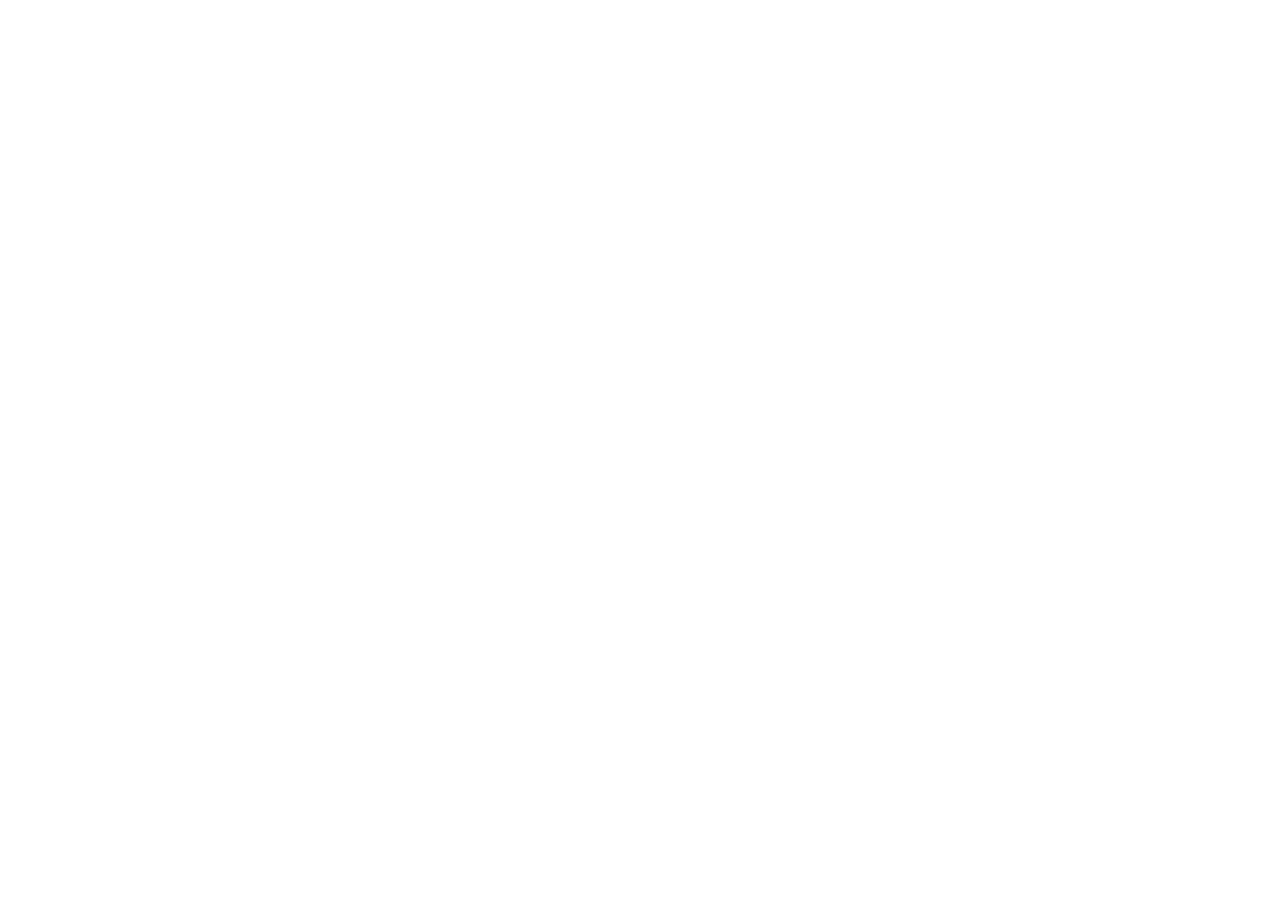
==== index.html @ 64635770 "Add files via upload" ====
<!DOCTYPE html>
<html>

<head>

    <meta charset="utf-8">

    <title>AR Testing</title>

    <script src="https://aframe.io/releases/1.5.0/aframe.min.js"></script>
    <script src="https://cdn.jsdelivr.net/gh/AR-js-org/AR.js/aframe/build/aframe-ar.js"></script>

</head>

<body style="margin:0; overflow:hidden;">

    <a-scene
        embedded
        arjs="sourceType: webcam;">

        <a-marker preset="hiro">

            <a-box
                position="0 0.5 0"
                color="red">
            </a-box>

        </a-marker>

        <a-entity camera></a-entity>

    </a-scene>

</body>

</html>
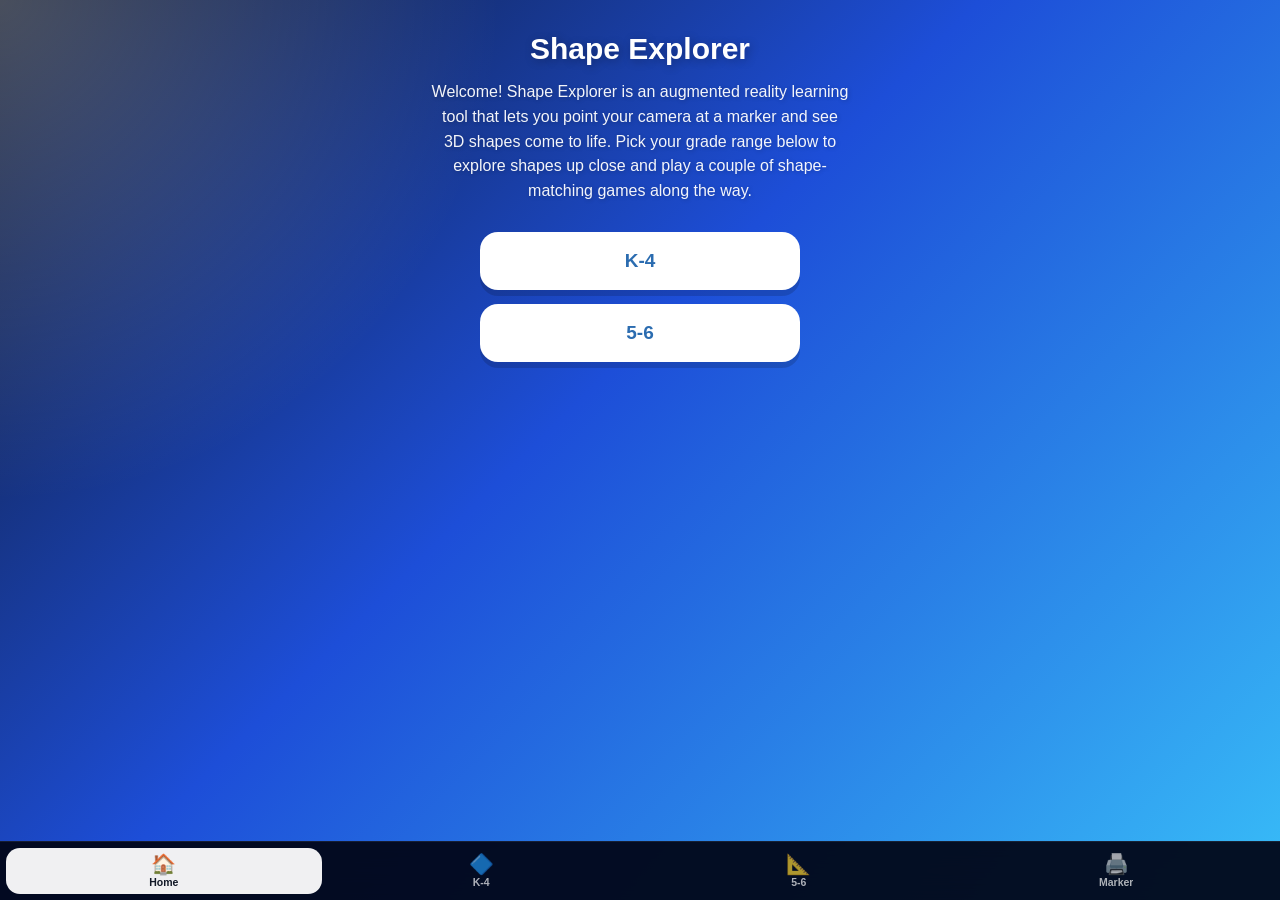
==== commit 2e187864: "Merged Frontend (redwan) and AR into single app." ====
--- a/index.html
+++ b/index.html
@@ -1,36 +1,26 @@
 <!DOCTYPE html>
-<html>
-
+<html lang="en">
 <head>
-
     <meta charset="utf-8">
-
-    <title>AR Testing</title>
-
-    <script src="https://aframe.io/releases/1.5.0/aframe.min.js"></script>
-    <script src="https://cdn.jsdelivr.net/gh/AR-js-org/AR.js/aframe/build/aframe-ar.js"></script>
-
+    <meta name="viewport" content="width=device-width, initial-scale=1, maximum-scale=1, user-scalable=no, viewport-fit=cover">
+    <title>Shape Explorer</title>
+    <link rel="stylesheet" href="Style.css">
 </head>
-
-<body style="margin:0; overflow:hidden;">
-
-    <a-scene
-        embedded
-        arjs="sourceType: webcam;">
-
-        <a-marker preset="hiro">
-
-            <a-box
-                position="0 0.5 0"
-                color="red">
-            </a-box>
-
-        </a-marker>
-
-        <a-entity camera></a-entity>
-
-    </a-scene>
-
+<body data-page="home">
+    <nav id="navbar"></nav>
+    <main class="page">
+        <h1>Shape Explorer</h1>
+        <p class="intro">
+            Welcome! Shape Explorer is an augmented reality learning tool that lets you
+            point your camera at a marker and see 3D shapes come to life. Pick your grade
+            range below to explore shapes up close and play a couple of shape-matching
+            games along the way.
+        </p>
+        <div class="button-stack">
+            <a class="big-button" href="K4.html">K-4</a>
+            <a class="big-button" href="Grade56.html">5-6</a>
+        </div>
+    </main>
+    <script src="App.js"></script>
 </body>
-
 </html>
--- a/Style.css
+++ b/Style.css
@@ -0,0 +1,402 @@
+* {
+    box-sizing: border-box;
+    -webkit-tap-highlight-color: transparent;
+    user-select: none;
+}
+
+html, body {
+    margin: 0;
+    padding: 0;
+    width: 100%;
+    font-family: 'Segoe UI', Verdana, sans-serif;
+}
+
+/* Normal pages scroll normally. Only the full-screen AR camera page
+   (body.ar-body, see below) locks scrolling. This was previously
+   forced to overflow:hidden on every page, which is why nothing
+   could scroll. */
+body:not(.ar-body) {
+    min-height: 100vh;
+    min-height: 100dvh;
+    overflow-y: auto;
+    -webkit-overflow-scrolling: touch;
+    background:
+        radial-gradient(circle at top left, rgba(255, 255, 255, 0.24), transparent 32%),
+        linear-gradient(135deg, #0f172a 0%, #1d4ed8 45%, #38bdf8 100%);
+    background-attachment: fixed;
+    color: #f8fafc;
+}
+
+html {
+    background: linear-gradient(135deg, #0f172a 0%, #1d4ed8 45%, #38bdf8 100%);
+}
+
+html:has(body.ar-body) {
+    background: #000;
+}
+
+body.ar-body {
+    background: #000 !important;
+    background-color: #000 !important;
+    overflow: hidden;
+    color: #f8fafc;
+    min-height: 100vh;
+    min-height: 100dvh;
+    position: fixed;
+    inset: 0;
+    width: 100vw;
+    width: 100dvw;
+    height: 100vh;
+    height: 100dvh;
+}
+
+#ar-scene, .a-canvas {
+    width: 100vw !important;
+    height: 100vh !important;
+}
+
+body.ar-body * {
+    max-width: none;
+}
+
+/* ---------- Bottom tab bar (mobile app nav) ---------- */
+
+:root {
+    --navbar-height: 64px;
+}
+
+#navbar {
+    position: fixed;
+    left: 0;
+    right: 0;
+    bottom: 0;
+    display: flex;
+    justify-content: space-around;
+    align-items: stretch;
+    gap: 2px;
+    padding: 6px 6px calc(6px + env(safe-area-inset-bottom));
+    background: rgba(2, 6, 23, 0.94);
+    backdrop-filter: blur(14px);
+    -webkit-backdrop-filter: blur(14px);
+    border-top: 1px solid rgba(255, 255, 255, 0.08);
+    z-index: 500;
+}
+
+#navbar a {
+    flex: 1;
+    min-width: 0;
+    display: flex;
+    flex-direction: column;
+    align-items: center;
+    justify-content: center;
+    gap: 2px;
+    color: rgba(255, 255, 255, 0.68);
+    text-decoration: none;
+    font-weight: 700;
+    font-size: 10.5px;
+    padding: 6px 2px;
+    border-radius: 14px;
+    transition: background 0.15s ease, color 0.15s ease;
+}
+
+#navbar a .nav-icon {
+    font-size: 20px;
+    line-height: 1;
+}
+
+#navbar a .nav-label {
+    max-width: 100%;
+    overflow: hidden;
+    text-overflow: ellipsis;
+    white-space: nowrap;
+}
+
+#navbar a:active {
+    background: rgba(255, 255, 255, 0.1);
+}
+
+#navbar a.active {
+    background: rgba(255, 255, 255, 0.94);
+    color: #111827;
+}
+
+.page {
+    box-sizing: border-box;
+    width: 100%;
+    max-width: 480px;
+    margin: 0 auto;
+    min-height: 100vh;
+    min-height: 100dvh;
+    display: flex;
+    flex-direction: column;
+    align-items: center;
+    text-align: center;
+    padding: 32px 20px calc(var(--navbar-height) + 28px + env(safe-area-inset-bottom));
+}
+
+.page h1 {
+    color: white;
+    font-size: 30px;
+    margin: 0 0 14px;
+    text-shadow: 2px 2px 10px rgba(0, 0, 0, 0.28);
+}
+
+.page p.intro {
+    color: rgba(255, 255, 255, 0.95);
+    font-size: 16px;
+    max-width: 420px;
+    margin: 0 0 28px;
+    line-height: 1.55;
+    text-shadow: 1px 1px 4px rgba(0, 0, 0, 0.22);
+}
+
+.button-stack {
+    display: flex;
+    flex-direction: column;
+    gap: 14px;
+    width: 100%;
+    max-width: 320px;
+}
+
+.big-button {
+    width: 100%;
+    font-size: 19px;
+    font-weight: bold;
+    padding: 18px 20px;
+    min-height: 56px;
+    border: none;
+    border-radius: 18px;
+    background: #ffffff;
+    color: #2b6cb0;
+    box-shadow: 0 6px 0 rgba(0, 0, 0, 0.15);
+    cursor: pointer;
+    transition: transform 0.1s ease;
+    text-decoration: none;
+    display: flex;
+    align-items: center;
+    justify-content: center;
+}
+
+.big-button:active {
+    transform: translateY(4px);
+    box-shadow: 0 2px 0 rgba(0, 0, 0, 0.15);
+}
+
+.big-button.secondary {
+    background: #fff8dc;
+    color: #8a6d00;
+}
+
+.big-button:disabled,
+.big-button.disabled {
+    opacity: 0.6;
+    cursor: not-allowed;
+    box-shadow: 0 6px 0 rgba(0, 0, 0, 0.1);
+}
+
+.coming-soon-badge {
+    display: inline-block;
+    margin-top: 10px;
+    font-size: 13px;
+    background: rgba(0, 0, 0, 0.5);
+    color: white;
+    padding: 4px 10px;
+    border-radius: 8px;
+}
+
+/* Marker preview on the print page */
+.marker-preview {
+    background: white;
+    padding: 16px;
+    border-radius: 16px;
+    box-shadow: 0 6px 20px rgba(0, 0, 0, 0.25);
+    margin-bottom: 20px;
+    width: 100%;
+    max-width: 260px;
+}
+
+.marker-preview img {
+    width: 100%;
+    height: auto;
+    display: block;
+}
+
+#ar-container {
+    position: fixed;
+    inset: 0;
+    top: 0;
+    left: 0;
+    width: 100vw;
+    width: 100dvw;
+    height: 100vh;
+    height: 100dvh;
+    min-width: 100vw;
+    min-width: 100dvw;
+    min-height: 100vh;
+    min-height: 100dvh;
+    background: transparent;
+    overflow: hidden;
+    z-index: 1;
+}
+
+#ar-container a-scene,
+#ar-container .a-canvas,
+body.ar-body .a-canvas {
+    position: fixed !important;
+    inset: 0 !important;
+    top: 0 !important;
+    left: 0 !important;
+    width: 100vw !important;
+    width: 100dvw !important;
+    height: 100vh !important;
+    height: 100dvh !important;
+    min-width: 100vw !important;
+    min-width: 100dvw !important;
+    min-height: 100vh !important;
+    min-height: 100dvh !important;
+    background: transparent !important;
+    transform: none !important;
+    -webkit-transform: none !important;
+}
+
+body.ar-body #arjs-video,
+body.ar-body video.ar-video,
+body.ar-body video {
+    position: fixed !important;
+    top: 0 !important;
+    left: 0 !important;
+    right: auto !important;
+    bottom: auto !important;
+    object-fit: cover !important;
+    object-position: center center !important;
+    transform: none !important;
+    -webkit-transform: none !important;
+    z-index: 0 !important;
+    display: block !important;
+    opacity: 1 !important;
+    pointer-events: none !important;
+}
+
+#ar-container a-scene,
+#ar-container canvas.a-canvas,
+body.ar-body canvas.a-canvas {
+    z-index: 1 !important;
+}
+
+.ar-ui {
+    position: fixed;
+    z-index: 999;
+    backdrop-filter: blur(14px);
+    -webkit-backdrop-filter: blur(14px);
+}
+
+#btn-back,
+#btn-texture-toggle,
+.arrow-btn {
+    border: 1px solid rgba(255, 255, 255, 0.28);
+    box-shadow: 0 10px 24px rgba(15, 23, 42, 0.28);
+}
+
+#btn-back {
+    top: 20px;
+    left: 20px;
+    font-size: 18px;
+    padding: 12px 18px;
+    border-radius: 999px;
+    border: none;
+    background: rgba(255, 255, 255, 0.92);
+    color: #0f172a;
+    cursor: pointer;
+}
+
+#btn-texture-toggle {
+    top: 20px;
+    right: 20px;
+    font-size: 16px;
+    padding: 12px 18px;
+    border-radius: 999px;
+    border: none;
+    background: linear-gradient(135deg, #fbbf24 0%, #f59e0b 100%);
+    color: #111827;
+    font-weight: 700;
+    cursor: pointer;
+}
+
+#btn-texture-toggle.on {
+    background: linear-gradient(135deg, #34d399 0%, #10b981 100%);
+    color: white;
+}
+
+.shape-nav {
+    bottom: max(24px, env(safe-area-inset-bottom));
+    left: 0;
+    width: 100%;
+    display: flex;
+    align-items: center;
+    justify-content: center;
+    gap: 16px;
+    padding: 0 16px;
+}
+
+.arrow-btn {
+    font-size: 24px;
+    width: 52px;
+    height: 52px;
+    border-radius: 50%;
+    border: none;
+    background: rgba(255, 255, 255, 0.92);
+    color: #111827;
+    cursor: pointer;
+    display: flex;
+    align-items: center;
+    justify-content: center;
+}
+
+#shape-label {
+    min-width: 210px;
+    font-size: 20px;
+    font-weight: 700;
+    color: white;
+    background: rgba(15, 23, 42, 0.72);
+    padding: 10px 16px;
+    border-radius: 999px;
+    text-align: center;
+    text-shadow: 1px 1px 3px rgba(0, 0, 0, 0.45);
+}
+
+#marker-hint {
+    top: 82px;
+    left: 50%;
+    transform: translateX(-50%);
+    width: min(92vw, 360px);
+    text-align: center;
+    color: white;
+    background: rgba(15, 23, 42, 0.7);
+    padding: 8px 12px;
+    font-size: 14px;
+    border-radius: 999px;
+    z-index: 998;
+}
+
+@media (max-width: 640px) {
+    #btn-back,
+    #btn-texture-toggle {
+        font-size: 14px;
+        padding: 10px 14px;
+    }
+
+    .shape-nav {
+        gap: 12px;
+    }
+
+    .arrow-btn {
+        width: 46px;
+        height: 46px;
+        font-size: 20px;
+    }
+
+    #shape-label {
+        min-width: 150px;
+        font-size: 16px;
+    }
+}
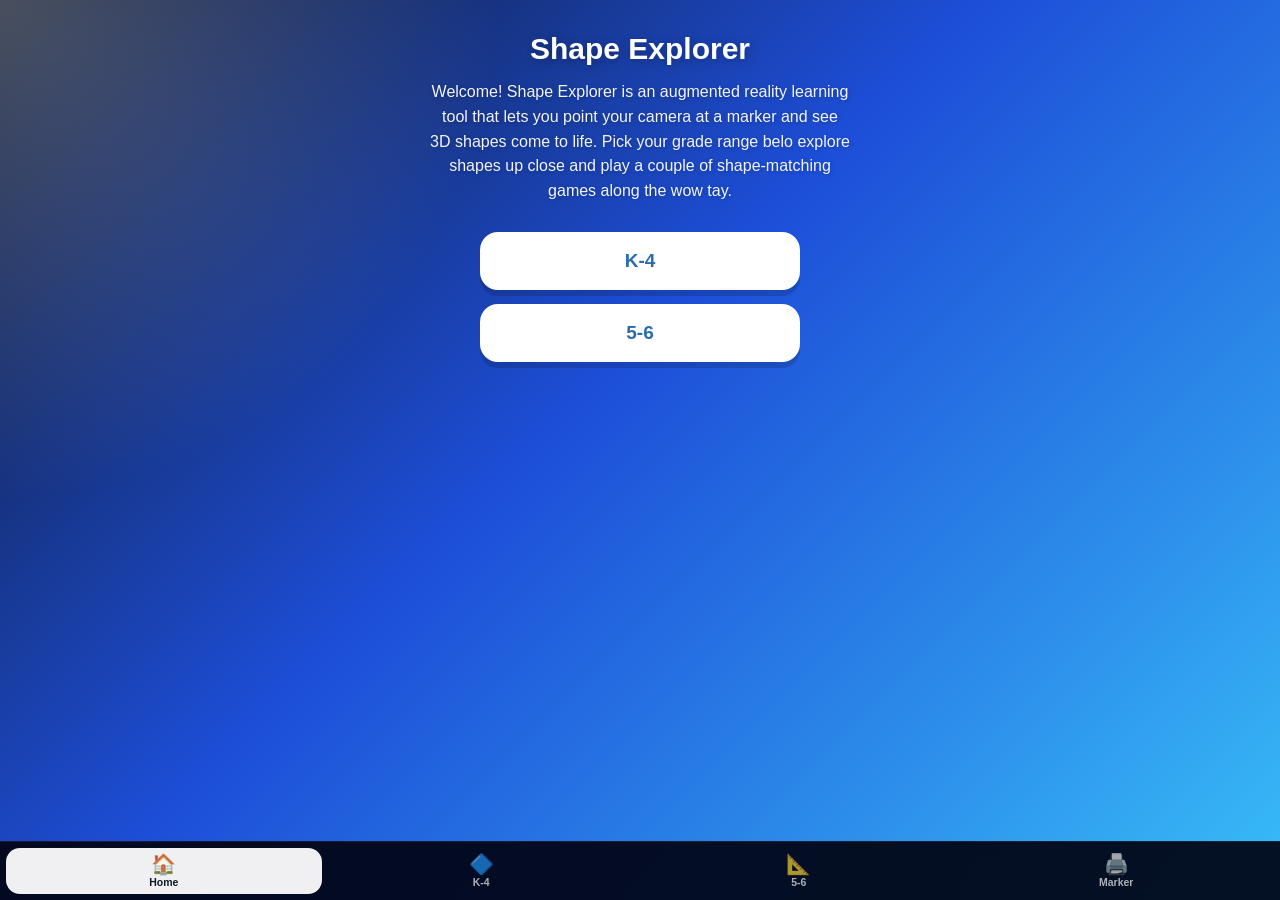
==== commit 6b10f392: "add explore features for 5-6" ====
--- a/index.html
+++ b/index.html
@@ -13,8 +13,8 @@
         <p class="intro">
             Welcome! Shape Explorer is an augmented reality learning tool that lets you
             point your camera at a marker and see 3D shapes come to life. Pick your grade
-            range below to explore shapes up close and play a couple of shape-matching
-            games along the way.
+            range belo explore shapes up close and play a couple of shape-matching
+            games along the wow tay.
         </p>
         <div class="button-stack">
             <a class="big-button" href="K4.html">K-4</a>
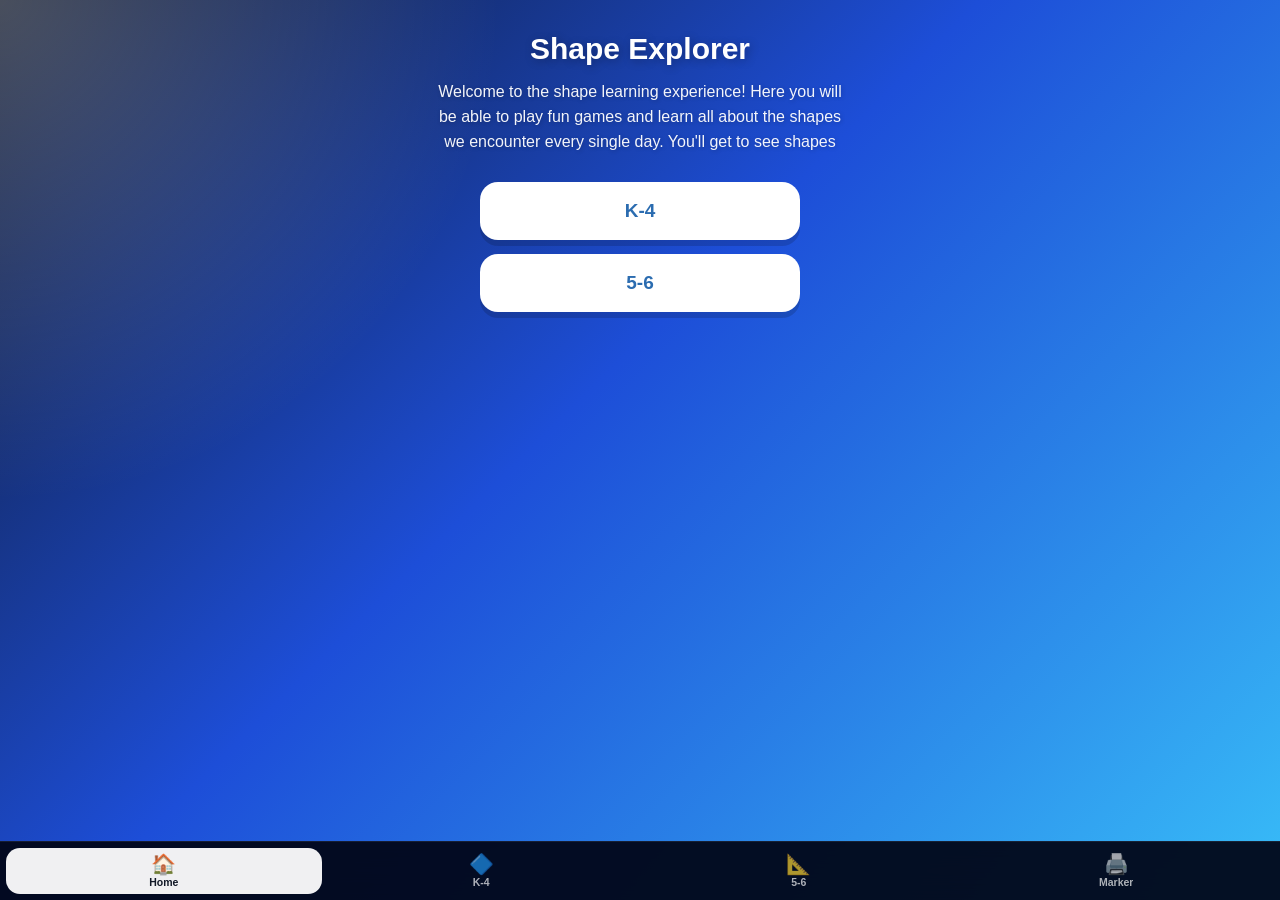
==== commit aa8a15e3: "updated age appropriate lessons" ====
--- a/index.html
+++ b/index.html
@@ -11,10 +11,8 @@
     <main class="page">
         <h1>Shape Explorer</h1>
         <p class="intro">
-            Welcome! Shape Explorer is an augmented reality learning tool that lets you
-            point your camera at a marker and see 3D shapes come to life. Pick your grade
-            range belo explore shapes up close and play a couple of shape-matching
-            games along the wow tay.
+            Welcome to the shape learning experience! Here you will be able to play fun games and learn all about the shapes
+            we encounter every single day. You'll get to see shapes
         </p>
         <div class="button-stack">
             <a class="big-button" href="K4.html">K-4</a>
--- a/Style.css
+++ b/Style.css
@@ -48,6 +48,57 @@
     width: 100dvw;
     height: 100vh;
     height: 100dvh;
+}
+
+/* 5-6 buttons sit stacked under the K-4 texture button's spot;
+   only one set is ever visible per grade (display toggled in JS). */
+#btn-skeleton-toggle {
+    top: 20px;
+    right: 20px;
+    font-size: 15px;
+    padding: 10px 16px;
+    border-radius: 999px;
+    border: none;
+    background: linear-gradient(135deg, #60a5fa 0%, #2563eb 100%);
+    color: white;
+    font-weight: 700;
+    cursor: pointer;
+}
+
+#btn-skeleton-toggle.on {
+    background: linear-gradient(135deg, #34d399 0%, #10b981 100%);
+}
+
+#btn-net-toggle {
+    top: 72px;
+    right: 20px;
+    font-size: 15px;
+    padding: 10px 16px;
+    border-radius: 999px;
+    border: none;
+    background: linear-gradient(135deg, #f472b6 0%, #db2777 100%);
+    color: white;
+    font-weight: 700;
+    cursor: pointer;
+}
+
+#btn-net-toggle.on {
+    background: linear-gradient(135deg, #34d399 0%, #10b981 100%);
+}
+
+.skeleton-note {
+    top: 128px;
+    left: 50%;
+    transform: translateX(-50%);
+    width: min(88vw, 340px);
+    text-align: center;
+    color: white;
+    background: rgba(15, 23, 42, 0.78);
+    padding: 10px 14px;
+    font-size: 14px;
+    line-height: 1.4;
+    border-radius: 16px;
+    z-index: 998;
 }
 
 #ar-scene, .a-canvas {
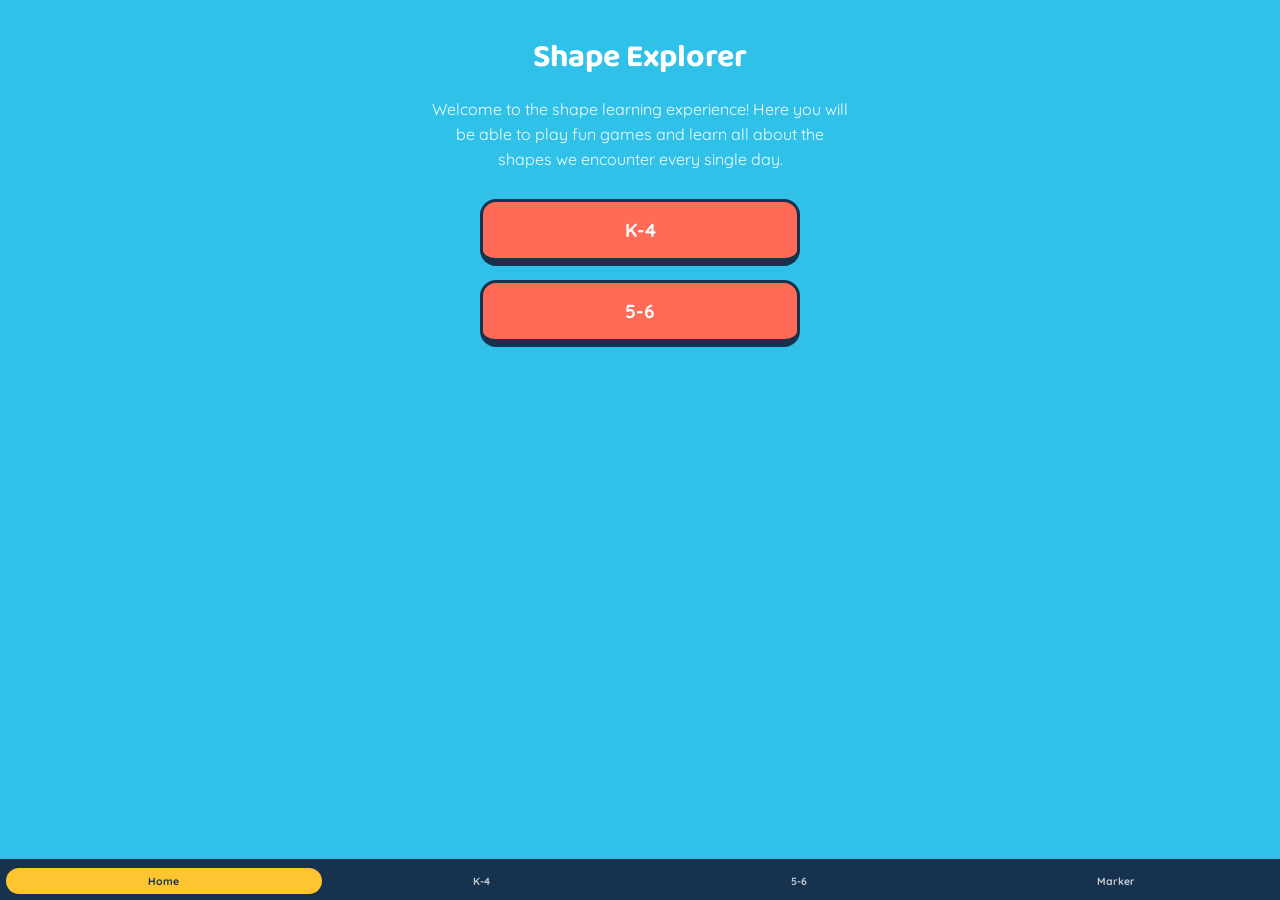
==== commit 0078c986: "edit quiz mode" ====
--- a/index.html
+++ b/index.html
@@ -12,7 +12,7 @@
         <h1>Shape Explorer</h1>
         <p class="intro">
             Welcome to the shape learning experience! Here you will be able to play fun games and learn all about the shapes
-            we encounter every single day. You'll get to see shapes
+            we encounter every single day. 
         </p>
         <div class="button-stack">
             <a class="big-button" href="K4.html">K-4</a>
--- a/Style.css
+++ b/Style.css
@@ -1,3 +1,17 @@
+@import url('https://fonts.googleapis.com/css2?family=Baloo+2:wght@500;600;700;800&family=Quicksand:wght@500;600;700&display=swap');
+
+:root {
+    /* Flat, bright, kid-friendly palette. No gradients, no shadows —
+       color and thick outlines carry the personality instead. */
+    --color-canvas: #2FC1E8;   /* page background */
+    --color-ink: #16324F;      /* text / outlines, dark navy instead of pure black */
+    --color-card: #FFFFFF;     /* card surfaces */
+    --color-coral: #FF6B57;    /* primary action color */
+    --color-sun: #FFC531;      /* secondary action / highlight color */
+    --color-grass: #3DDC97;    /* success / "go" color */
+    --color-grape: #8C6FF7;    /* extra accent */
+}
+
 * {
     box-sizing: border-box;
     -webkit-tap-highlight-color: transparent;
@@ -8,7 +22,7 @@
     margin: 0;
     padding: 0;
     width: 100%;
-    font-family: 'Segoe UI', Verdana, sans-serif;
+    font-family: 'Quicksand', 'Segoe UI', Verdana, sans-serif;
 }
 
 /* Normal pages scroll normally. Only the full-screen AR camera page
@@ -20,15 +34,12 @@
     min-height: 100dvh;
     overflow-y: auto;
     -webkit-overflow-scrolling: touch;
-    background:
-        radial-gradient(circle at top left, rgba(255, 255, 255, 0.24), transparent 32%),
-        linear-gradient(135deg, #0f172a 0%, #1d4ed8 45%, #38bdf8 100%);
-    background-attachment: fixed;
-    color: #f8fafc;
+    background: var(--color-canvas);
+    color: var(--color-ink);
 }
 
 html {
-    background: linear-gradient(135deg, #0f172a 0%, #1d4ed8 45%, #38bdf8 100%);
+    background: var(--color-canvas);
 }
 
 html:has(body.ar-body) {
@@ -50,57 +61,6 @@
     height: 100dvh;
 }
 
-/* 5-6 buttons sit stacked under the K-4 texture button's spot;
-   only one set is ever visible per grade (display toggled in JS). */
-#btn-skeleton-toggle {
-    top: 20px;
-    right: 20px;
-    font-size: 15px;
-    padding: 10px 16px;
-    border-radius: 999px;
-    border: none;
-    background: linear-gradient(135deg, #60a5fa 0%, #2563eb 100%);
-    color: white;
-    font-weight: 700;
-    cursor: pointer;
-}
-
-#btn-skeleton-toggle.on {
-    background: linear-gradient(135deg, #34d399 0%, #10b981 100%);
-}
-
-#btn-net-toggle {
-    top: 72px;
-    right: 20px;
-    font-size: 15px;
-    padding: 10px 16px;
-    border-radius: 999px;
-    border: none;
-    background: linear-gradient(135deg, #f472b6 0%, #db2777 100%);
-    color: white;
-    font-weight: 700;
-    cursor: pointer;
-}
-
-#btn-net-toggle.on {
-    background: linear-gradient(135deg, #34d399 0%, #10b981 100%);
-}
-
-.skeleton-note {
-    top: 128px;
-    left: 50%;
-    transform: translateX(-50%);
-    width: min(88vw, 340px);
-    text-align: center;
-    color: white;
-    background: rgba(15, 23, 42, 0.78);
-    padding: 10px 14px;
-    font-size: 14px;
-    line-height: 1.4;
-    border-radius: 16px;
-    z-index: 998;
-}
-
 #ar-scene, .a-canvas {
     width: 100vw !important;
     height: 100vh !important;
@@ -126,10 +86,8 @@
     align-items: stretch;
     gap: 2px;
     padding: 6px 6px calc(6px + env(safe-area-inset-bottom));
-    background: rgba(2, 6, 23, 0.94);
-    backdrop-filter: blur(14px);
-    -webkit-backdrop-filter: blur(14px);
-    border-top: 1px solid rgba(255, 255, 255, 0.08);
+    background: var(--color-ink);
+    border-top: 3px solid var(--color-ink);
     z-index: 500;
 }
 
@@ -140,9 +98,10 @@
     flex-direction: column;
     align-items: center;
     justify-content: center;
-    gap: 2px;
-    color: rgba(255, 255, 255, 0.68);
+    gap: 3px;
+    color: rgba(255, 255, 255, 0.75);
     text-decoration: none;
+    font-family: 'Quicksand', sans-serif;
     font-weight: 700;
     font-size: 10.5px;
     padding: 6px 2px;
@@ -151,8 +110,16 @@
 }
 
 #navbar a .nav-icon {
-    font-size: 20px;
-    line-height: 1;
+    width: 22px;
+    height: 22px;
+    display: flex;
+    align-items: center;
+    justify-content: center;
+}
+
+#navbar a .nav-icon svg {
+    width: 100%;
+    height: 100%;
 }
 
 #navbar a .nav-label {
@@ -163,12 +130,12 @@
 }
 
 #navbar a:active {
-    background: rgba(255, 255, 255, 0.1);
+    background: rgba(255, 255, 255, 0.12);
 }
 
 #navbar a.active {
-    background: rgba(255, 255, 255, 0.94);
-    color: #111827;
+    background: var(--color-sun);
+    color: var(--color-ink);
 }
 
 .page {
@@ -187,9 +154,10 @@
 
 .page h1 {
     color: white;
-    font-size: 30px;
+    font-family: 'Baloo 2', 'Quicksand', sans-serif;
+    font-weight: 700;
+    font-size: 32px;
     margin: 0 0 14px;
-    text-shadow: 2px 2px 10px rgba(0, 0, 0, 0.28);
 }
 
 .page p.intro {
@@ -198,7 +166,6 @@
     max-width: 420px;
     margin: 0 0 28px;
     line-height: 1.55;
-    text-shadow: 1px 1px 4px rgba(0, 0, 0, 0.22);
 }
 
 .button-stack {
@@ -211,17 +178,18 @@
 
 .big-button {
     width: 100%;
+    font-family: 'Quicksand', sans-serif;
     font-size: 19px;
-    font-weight: bold;
-    padding: 18px 20px;
+    font-weight: 700;
+    padding: 16px 20px;
     min-height: 56px;
-    border: none;
-    border-radius: 18px;
-    background: #ffffff;
-    color: #2b6cb0;
-    box-shadow: 0 6px 0 rgba(0, 0, 0, 0.15);
-    cursor: pointer;
-    transition: transform 0.1s ease;
+    border: 3px solid var(--color-ink);
+    border-bottom-width: 8px;
+    border-radius: 16px;
+    background: var(--color-coral);
+    color: white;
+    cursor: pointer;
+    transition: transform 0.08s ease, border-bottom-width 0.08s ease;
     text-decoration: none;
     display: flex;
     align-items: center;
@@ -229,38 +197,95 @@
 }
 
 .big-button:active {
-    transform: translateY(4px);
-    box-shadow: 0 2px 0 rgba(0, 0, 0, 0.15);
+    transform: translateY(5px);
+    border-bottom-width: 3px;
 }
 
 .big-button.secondary {
-    background: #fff8dc;
-    color: #8a6d00;
+    background: var(--color-sun);
+    color: var(--color-ink);
 }
 
 .big-button:disabled,
 .big-button.disabled {
-    opacity: 0.6;
+    opacity: 0.55;
     cursor: not-allowed;
-    box-shadow: 0 6px 0 rgba(0, 0, 0, 0.1);
 }
 
 .coming-soon-badge {
     display: inline-block;
     margin-top: 10px;
+    font-family: 'Quicksand', sans-serif;
+    font-weight: 700;
     font-size: 13px;
-    background: rgba(0, 0, 0, 0.5);
-    color: white;
-    padding: 4px 10px;
-    border-radius: 8px;
-}
-
+    background: var(--color-sun);
+    color: var(--color-ink);
+    padding: 5px 12px;
+    border-radius: 999px;
+    border: 2px solid var(--color-ink);
+}
+/* Container that handles the absolute screen centering */
+.center-popup {
+    position: fixed;
+    top: 50%;
+    left: 50%;
+    transform: translate(-50%, -50%);
+    z-index: 9999; /* Higher than AR scenes and standard UI elements */
+    width: 85%;
+    max-width: 320px;
+    background-color: rgba(255, 255, 255, 0.96);
+    box-shadow: 0 10px 25px -5px rgba(0, 0, 0, 0.3), 0 8px 10px -6px rgba(0, 0, 0, 0.3);
+    border-radius: 12px;
+    border: 1px solid #e2e8f0;
+    font-family: system-ui, -apple-system, BlinkMacSystemFont, "Segoe UI", Roboto, sans-serif;
+    animation: popupFadeIn 0.2s ease-out;
+}
+
+.popup-content {
+    padding: 24px;
+    text-align: center;
+}
+
+.popup-content p {
+    margin: 0 0 16px 0;
+    color: #1f2937;
+    font-size: 15px;
+    line-height: 1.5;
+    font-weight: 500;
+}
+
+.popup-close-btn {
+    background-color: #f59e0b; /* Matches your orange vertex color scheme */
+    color: #ffffff;
+    border: none;
+    padding: 8px 20px;
+    font-size: 14px;
+    font-weight: 600;
+    border-radius: 6px;
+    cursor: pointer;
+    transition: background-color 0.15s ease;
+}
+
+.popup-close-btn:hover {
+    background-color: #d97706;
+}
+
+@keyframes popupFadeIn {
+    from {
+        opacity: 0;
+        transform: translate(-50%, -45%) scale(0.95);
+    }
+    to {
+        opacity: 1;
+        transform: translate(-50%, -50%) scale(1);
+    }
+}
 /* Marker preview on the print page */
 .marker-preview {
     background: white;
     padding: 16px;
     border-radius: 16px;
-    box-shadow: 0 6px 20px rgba(0, 0, 0, 0.25);
+    border: 3px solid var(--color-ink);
     margin-bottom: 20px;
     width: 100%;
     max-width: 260px;
@@ -337,45 +362,57 @@
 .ar-ui {
     position: fixed;
     z-index: 999;
-    backdrop-filter: blur(14px);
-    -webkit-backdrop-filter: blur(14px);
 }
 
 #btn-back,
 #btn-texture-toggle,
 .arrow-btn {
-    border: 1px solid rgba(255, 255, 255, 0.28);
-    box-shadow: 0 10px 24px rgba(15, 23, 42, 0.28);
+    border: 3px solid var(--color-ink);
 }
 
 #btn-back {
     top: 20px;
     left: 20px;
+    font-family: 'Quicksand', sans-serif;
     font-size: 18px;
+    font-weight: 700;
     padding: 12px 18px;
     border-radius: 999px;
-    border: none;
-    background: rgba(255, 255, 255, 0.92);
-    color: #0f172a;
-    cursor: pointer;
-}
-
-#btn-texture-toggle {
+    background: white;
+    color: var(--color-ink);
+    cursor: pointer;
+}
+
+#btn-texture-toggle,
+#btn-skeleton-toggle {
     top: 20px;
     right: 20px;
+    font-family: 'Quicksand', sans-serif;
     font-size: 16px;
     padding: 12px 18px;
     border-radius: 999px;
-    border: none;
-    background: linear-gradient(135deg, #fbbf24 0%, #f59e0b 100%);
-    color: #111827;
+    background: var(--color-sun);
+    color: var(--color-ink);
+    font-weight: 700;
+    cursor: pointer;
+}
+
+#btn-net-toggle {
+    top: 70px;
+    right: 20px;
+    font-family: 'Quicksand', sans-serif;
+    font-size: 16px;
+    padding: 12px 18px;
+    border-radius: 999px;
+    background: var(--color-grape);
+    color: var(--color-ink);
     font-weight: 700;
     cursor: pointer;
 }
 
 #btn-texture-toggle.on {
-    background: linear-gradient(135deg, #34d399 0%, #10b981 100%);
-    color: white;
+    background: var(--color-grass);
+    color: var(--color-ink);
 }
 
 .shape-nav {
@@ -394,9 +431,8 @@
     width: 52px;
     height: 52px;
     border-radius: 50%;
-    border: none;
-    background: rgba(255, 255, 255, 0.92);
-    color: #111827;
+    background: white;
+    color: var(--color-ink);
     cursor: pointer;
     display: flex;
     align-items: center;
@@ -405,14 +441,14 @@
 
 #shape-label {
     min-width: 210px;
+    font-family: 'Quicksand', sans-serif;
     font-size: 20px;
     font-weight: 700;
     color: white;
-    background: rgba(15, 23, 42, 0.72);
+    background: var(--color-ink);
     padding: 10px 16px;
     border-radius: 999px;
     text-align: center;
-    text-shadow: 1px 1px 3px rgba(0, 0, 0, 0.45);
 }
 
 #marker-hint {
@@ -422,7 +458,7 @@
     width: min(92vw, 360px);
     text-align: center;
     color: white;
-    background: rgba(15, 23, 42, 0.7);
+    background: var(--color-ink);
     padding: 8px 12px;
     font-size: 14px;
     border-radius: 999px;
